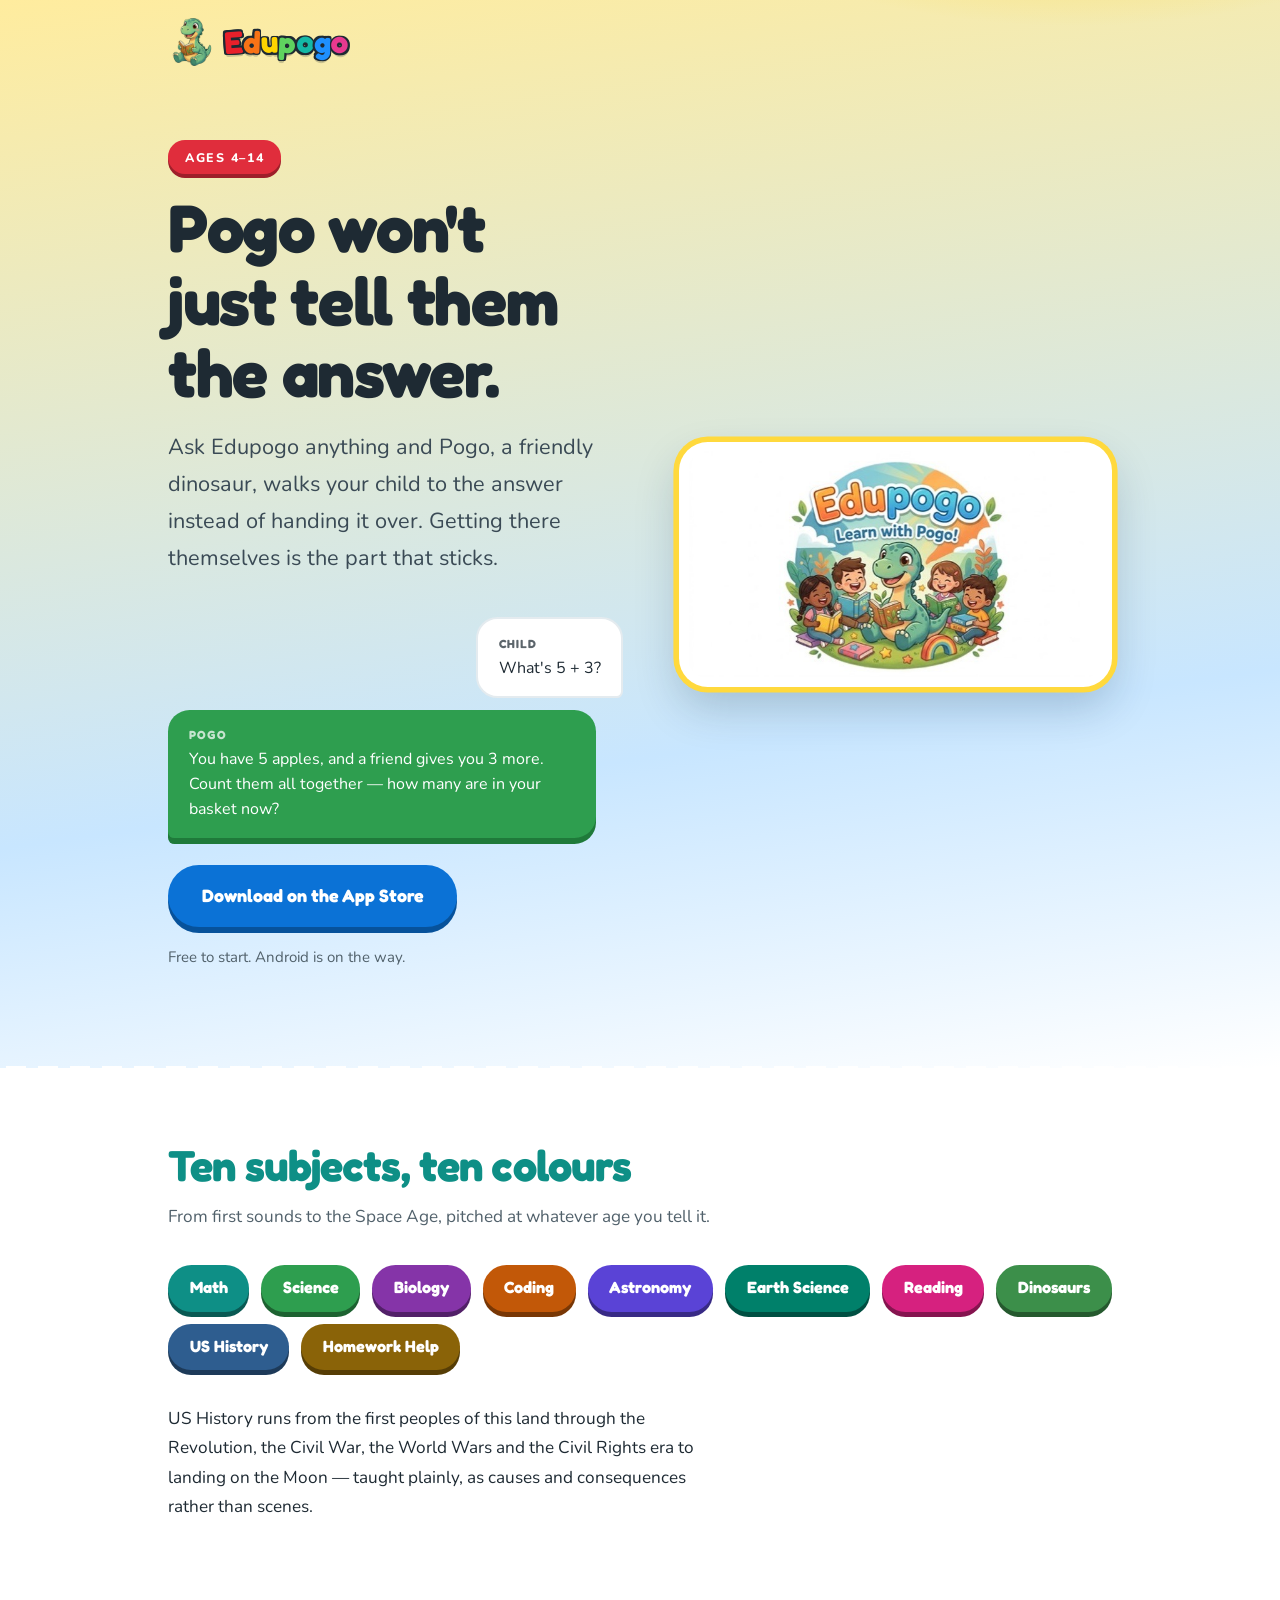
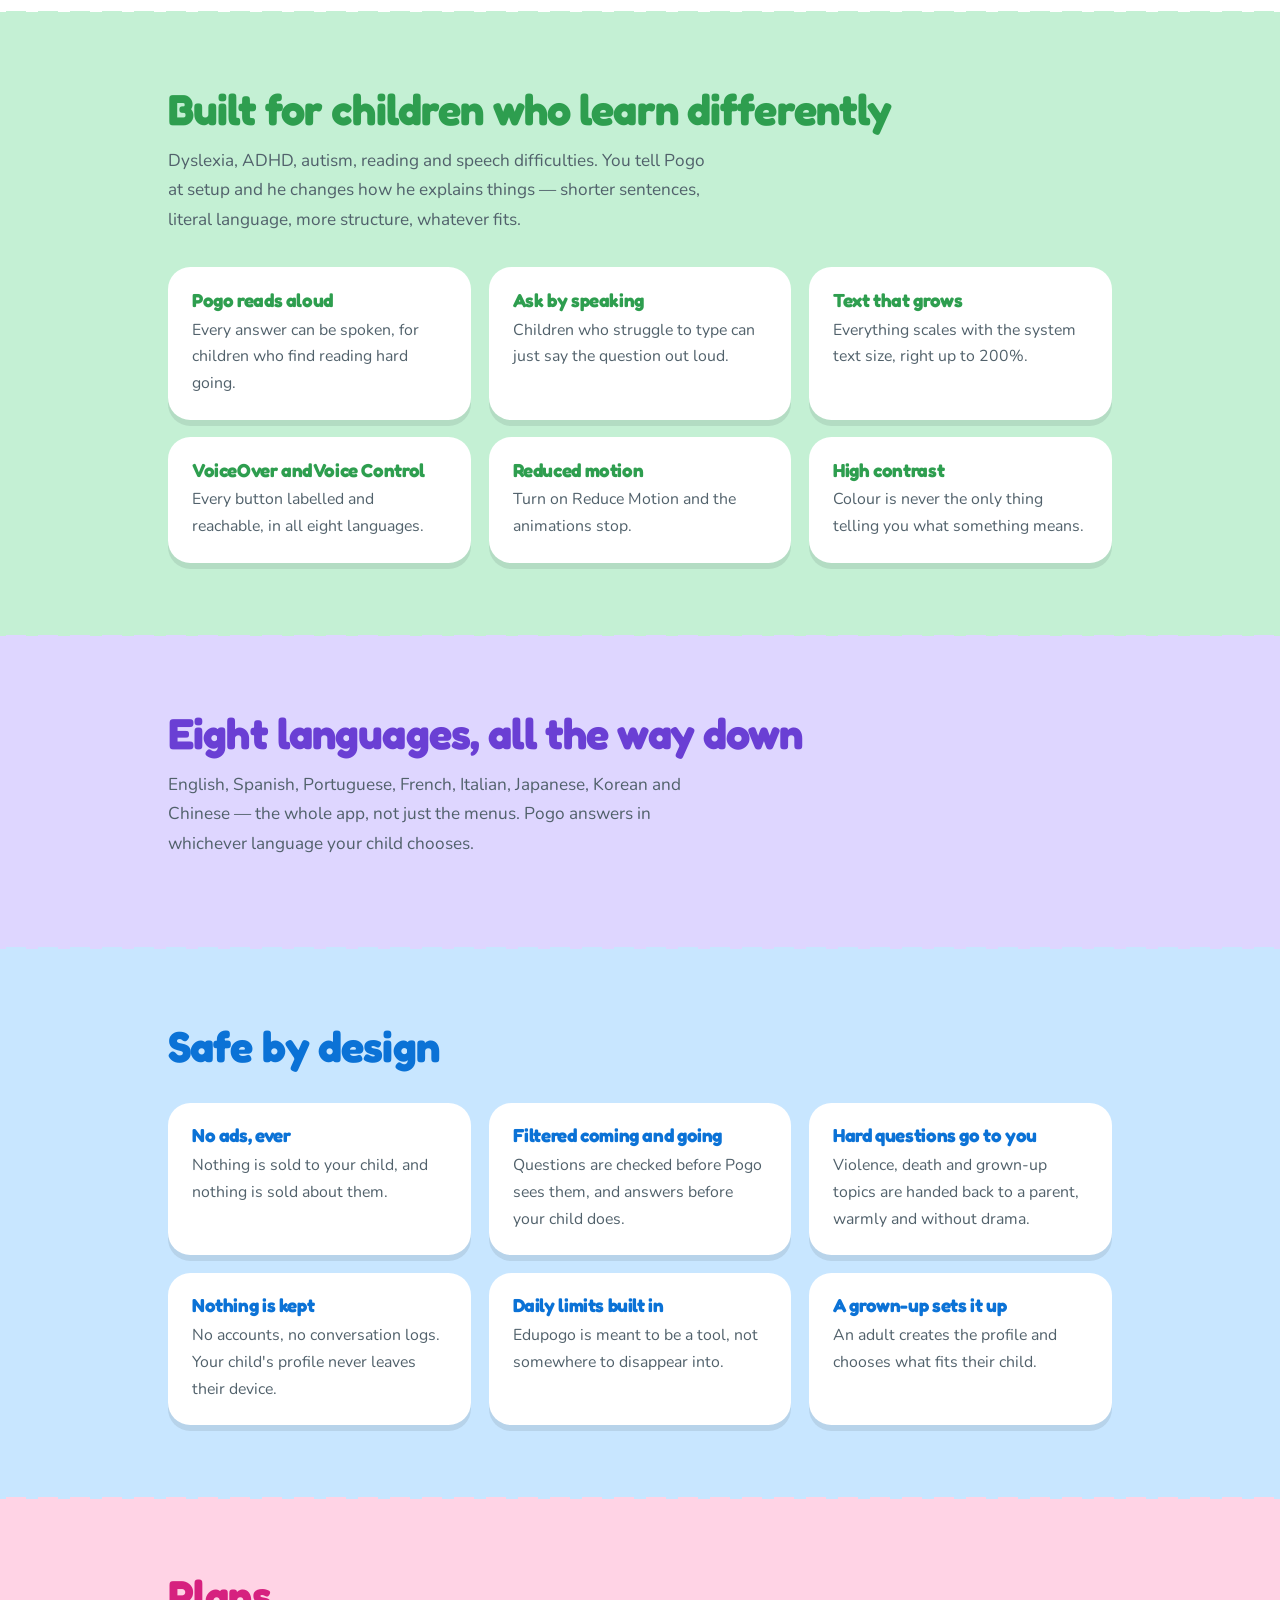
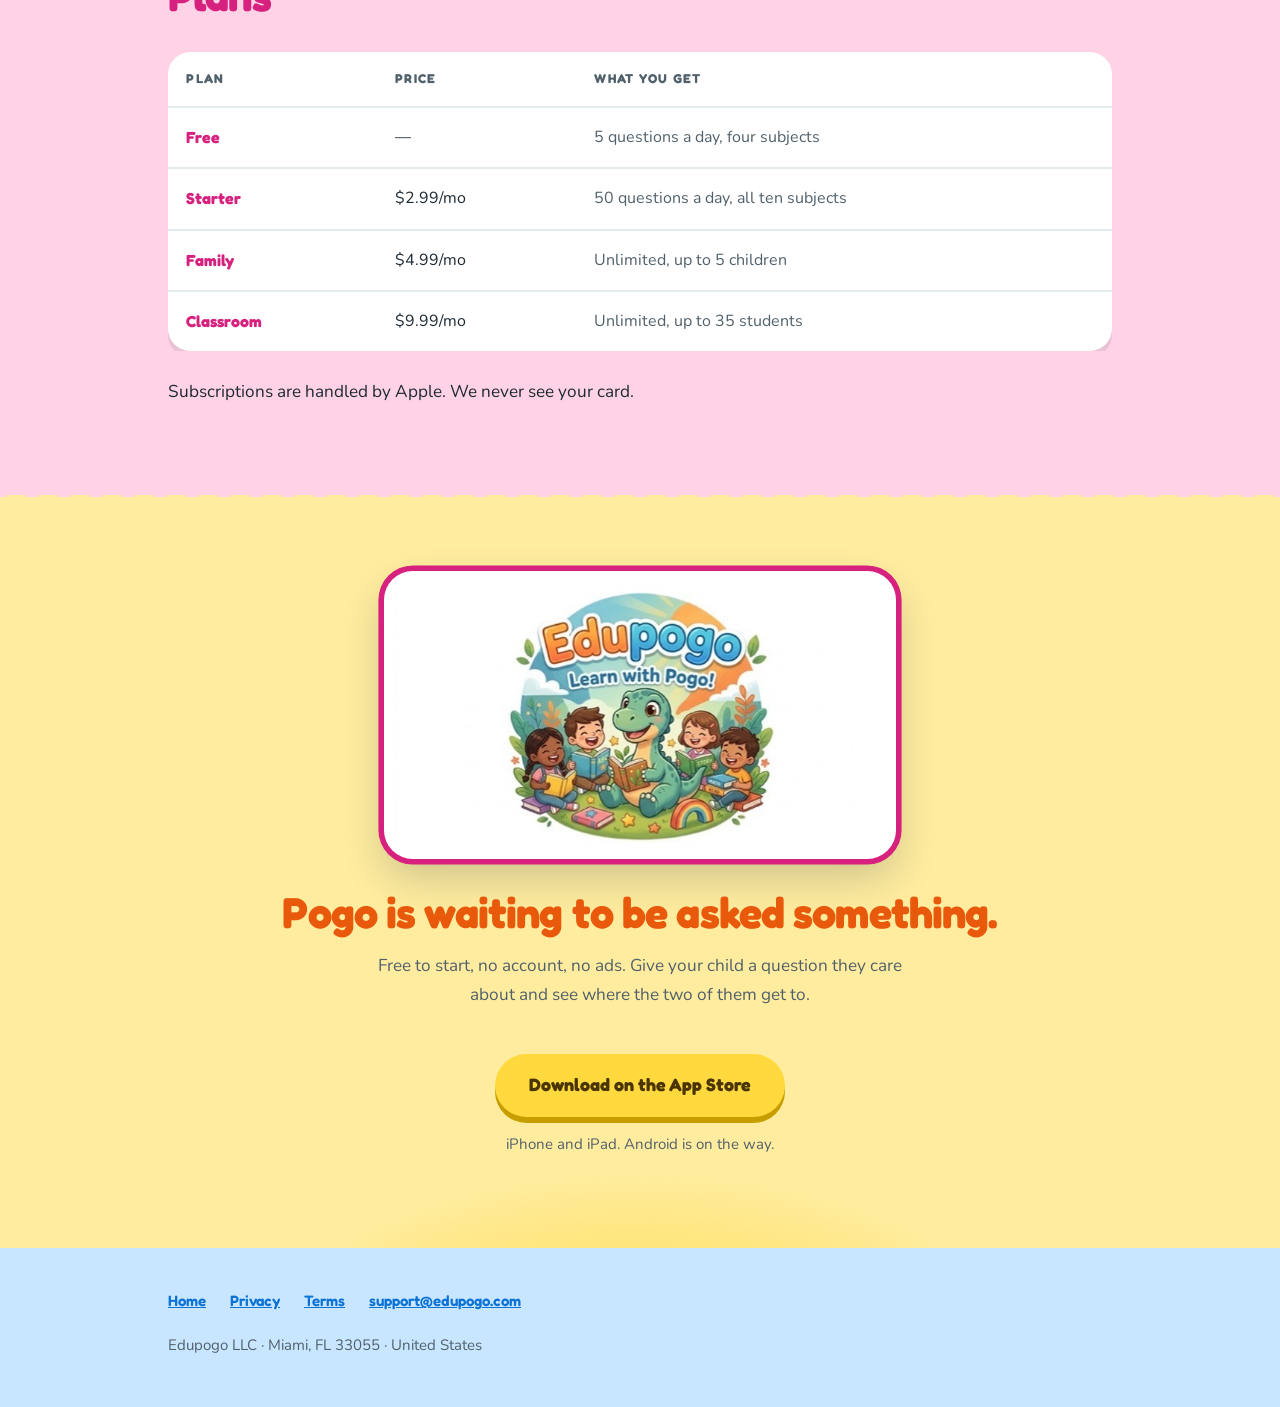
==== index.html @ 3a74eb20 "Add files via upload Edupogo.com" ====
<!doctype html>
<html lang="en">
<head>
<title>Edupogo — Learn with Pogo</title>
<meta name="description" content="A learning app for children aged 4 to 14. Pogo, a friendly dinosaur, explains how and why things work instead of handing over answers.">
<meta charset="utf-8">
<meta name="viewport" content="width=device-width, initial-scale=1, viewport-fit=cover">
<link rel="preconnect" href="https://fonts.googleapis.com">
<link rel="preconnect" href="https://fonts.gstatic.com" crossorigin>
<link rel="stylesheet" href="https://fonts.googleapis.com/css2?family=Fredoka:wght@400;500;600;700&family=Nunito:wght@400;600;700;800&display=swap">
<link rel="icon" href="[data-uri]" type="image/png">
<link rel="apple-touch-icon" href="[data-uri]">
<style>
/* Layout: bright colour blocks stacked down one column with scalloped
   joins, the way a toy aisle is signed — saturated grounds, chunky
   shapes, and type dark enough to stay readable on every one of them. */

:root {
  /* Toybox brights. Each is dark enough to carry white text. */
  --red:     #E02D3C;
  --orange:  #E8590C;
  --amber:   #C77800;
  --green:   #2E9E4F;
  --blue:    #0B72D6;
  --violet:  #6A3FD4;
  --magenta: #D6217F;
  --teal:    #0E8F86;

  /* Bands: the same hues, opened right up so dark text sits on them. */
  --band-sun:    #FFEC9E;
  --band-sky:    #C8E6FF;
  --band-mint:   #C4F0D4;
  --band-lilac:  #DED6FF;
  --band-peach:  #FFD9BC;
  --band-rose:   #FFD3E5;

  --sun:      #FFD93D;
  --outline:  #1E2A33;
  --charcoal: #1E2A33;
  --slate:    #51616B;
  --line:     #E4EBEF;
  --paper:    #FFFFFF;
  --card:     #FFFFFF;

  --s-math: #0E8F86;  --s-science: #2E9E4F;  --s-biology: #8534A8;
  --s-coding: #C25808; --s-astro: #5A43D6;   --s-earth: #00806A;
  --s-reading: #D6217F; --s-dino: #3C8F4A;   --s-history: #2E5D8F;
  --s-homework: #8A6308;

  --display: 'Fredoka', 'Trebuchet MS', sans-serif;
  --body: 'Nunito', -apple-system, BlinkMacSystemFont, 'Segoe UI', sans-serif;
  --gutter: clamp(1rem, 5vw, 2.5rem);
}

@media (prefers-color-scheme: dark) {
  :root {
    --red: #FF6B76; --orange: #FF8F4D; --amber: #F2B441; --green: #58D17C;
    --blue: #5FAEFF; --violet: #A98BFF; --magenta: #FF6FB1; --teal: #3FC9BE;

    --band-sun: #2F2A14; --band-sky: #13293D; --band-mint: #12301F;
    --band-lilac: #221C3A; --band-peach: #331F12; --band-rose: #331525;

    --outline: #06101A;
    --charcoal: #EEF3F6; --slate: #A9B6BD; --line: #2A3540;
    --paper: #0C141B; --card: #17222C;

    --s-math: #4FD9CE; --s-science: #6BE197; --s-biology: #CFA3E8;
    --s-coding: #FFA765; --s-astro: #AE9DFF; --s-earth: #45DCBB;
    --s-reading: #FF85BD; --s-dino: #8FE39C; --s-history: #85B6E8;
    --s-homework: #F5CD5A;
    color-scheme: dark;
  }
}

* { box-sizing: border-box; }

body {
  margin: 0;
  font-family: var(--body);
  font-size: 1.075rem;
  line-height: 1.7;
  color: var(--charcoal);
  background: var(--paper);
  -webkit-font-smoothing: antialiased;
}

h1, h2, h3 { font-family: var(--display); font-weight: 700; line-height: 1.08;
             text-wrap: balance; margin: 0; letter-spacing: -0.02em; }
h1 { font-size: clamp(2.4rem, 7.4vw, 4.2rem); }
h2 { font-size: clamp(1.8rem, 4.8vw, 2.7rem); color: var(--accent, var(--charcoal)); }
h3 { font-size: 1.18rem; }

p { margin: 0 0 1.1rem; }
a { color: var(--blue); }

.wrap { width: 100%; max-width: 64rem; margin: 0 auto; padding-inline: var(--gutter); }

/* ── Rainbow wordmark ── */

.brandbar { padding-block: 1.1rem; }
.brand { display: inline-flex; align-items: center; gap: 0.5rem;
         text-decoration: none; color: inherit; }
.brand img { width: 3rem; height: 3rem; object-fit: contain; display: block; flex: none; }

/* Each letter is outlined, the way the painted logo is. The outline is
   what lets a true yellow sit here at all — unoutlined yellow on white
   is unreadable, which is why it usually gets muddied into amber. */
.wordmark { font-family: var(--display); font-weight: 700; font-size: 1.95rem;
            letter-spacing: 0.01em; line-height: 1; }

.wordmark span {
  display: inline-block;
  text-shadow:
    -1.6px -1.6px 0 var(--outline), 1.6px -1.6px 0 var(--outline),
    -1.6px  1.6px 0 var(--outline), 1.6px  1.6px 0 var(--outline),
     0 -1.6px 0 var(--outline),      0 1.6px 0 var(--outline),
    -1.6px 0 0 var(--outline),       1.6px 0 0 var(--outline),
     0 3.5px 0 rgba(30, 42, 51, 0.22);
}

.wordmark span:nth-child(1) { color: #E8202A; transform: rotate(-4deg); }
.wordmark span:nth-child(2) { color: #F97316; transform: rotate(2deg); }
.wordmark span:nth-child(3) { color: #FFD400; transform: rotate(-2deg); }
.wordmark span:nth-child(4) { color: #5FD35F; transform: rotate(3deg); }
.wordmark span:nth-child(5) { color: #14B8A6; transform: rotate(-3deg); }
.wordmark span:nth-child(6) { color: #1E90FF; transform: rotate(2deg); }
.wordmark span:nth-child(7) { color: #E8398F; transform: rotate(-2deg); }

/* ── Bands, with a scalloped join like a row of bunting ── */

.band { padding-block: clamp(2.8rem, 6.5vw, 4.6rem); position: relative; }
.band.sun   { background: var(--band-sun);   --accent: var(--orange); }
.band.sky   { background: var(--band-sky);   --accent: var(--blue); }
.band.mint  { background: var(--band-mint);  --accent: var(--green); }
.band.lilac { background: var(--band-lilac); --accent: var(--violet); }
.band.peach { background: var(--band-peach); --accent: var(--orange); }
.band.rose  { background: var(--band-rose);  --accent: var(--magenta); }
.band.plain { background: var(--paper);      --accent: var(--teal); }

.scallop { position: relative; }
.scallop::after {
  content: ""; position: absolute; left: 0; right: 0; bottom: -0.9rem;
  height: 1rem; pointer-events: none;
  background: radial-gradient(circle at 50% 0, var(--scallop, var(--paper)) 0.62rem, transparent 0.64rem);
  background-size: 2rem 1rem; background-repeat: repeat-x;
}

.subhead { color: var(--slate); margin-top: 0.85rem; max-width: 34rem; }
.band > .wrap > h2 + p { max-width: 34rem; }

/* ── Hero ── */

.hero {
  background:
    radial-gradient(48rem 22rem at 84% -16%, var(--sun) 0%, transparent 56%),
    linear-gradient(172deg, var(--band-sun) 0%, var(--band-sky) 68%, var(--paper) 100%);
  padding-bottom: clamp(3rem, 8vw, 5rem);
}

.hero-grid { display: grid; gap: clamp(2rem, 5vw, 3.5rem); align-items: center;
             padding-top: clamp(1.5rem, 4vw, 3rem); }

@media (min-width: 54rem) {
  .hero-grid { grid-template-columns: minmax(0, 1fr) minmax(0, 0.95fr); }
}

.hero-copy { min-width: 0; }
.hero .lede { font-size: clamp(1.16rem, 2.4vw, 1.36rem); color: #3A4A55;
              max-width: 32rem; margin-top: 1.2rem; }

@media (prefers-color-scheme: dark) { .hero .lede { color: var(--slate); } }

.badge {
  display: inline-block; font-size: 0.78rem; font-weight: 800;
  letter-spacing: 0.14em; text-transform: uppercase;
  color: #fff; background: var(--red);
  border-radius: 999px; padding: 0.4rem 1.05rem; margin-bottom: 1.1rem;
  box-shadow: 0 4px 0 #9E1F2A;
}

@media (prefers-color-scheme: dark) { .badge { color: #2A0A0D; box-shadow: 0 4px 0 #8C3A40; } }

.art { margin: 0; display: grid; place-items: center; }

.art img {
  width: min(30rem, 100%); height: auto; display: block;
  background: #fff; border-radius: 1.8rem; padding: 0.6rem;
  box-shadow: 0 0 0 0.35rem var(--sun), 0 20px 44px rgba(16, 48, 77, 0.22);
  animation: settle 0.75s cubic-bezier(0.22, 1, 0.36, 1) both;
}

@keyframes settle { from { opacity: 0; transform: translateY(1rem) } to { opacity: 1; transform: none } }

/* ── Chunky buttons with a solid drop, like a pressed toy key ── */

.cta {
  display: inline-block; margin-top: 1.7rem;
  background: var(--blue); color: #fff;
  font-family: var(--display); font-weight: 700; font-size: 1.12rem;
  text-decoration: none; padding: 1rem 2.1rem; border-radius: 999px;
  box-shadow: 0 6px 0 #07529B;
  transition: transform 0.12s ease, box-shadow 0.12s ease;
}
.cta:hover  { transform: translateY(-2px); box-shadow: 0 8px 0 #07529B; }
.cta:active { transform: translateY(4px);  box-shadow: 0 2px 0 #07529B; }

.cta.sunny { background: var(--sun); color: #4A3500; box-shadow: 0 6px 0 #C79E00; }
.cta.sunny:hover  { box-shadow: 0 8px 0 #C79E00; }
.cta.sunny:active { box-shadow: 0 2px 0 #C79E00; }

.cta-note { font-size: 0.94rem; color: var(--slate); margin-top: 1.1rem; }

/* ── The exchange ── */

.exchange { margin-top: 2.5rem; max-width: 30rem; display: flex; flex-direction: column; gap: 0.75rem; }

.bubble { padding: 1rem 1.3rem; border-radius: 1.35rem; font-size: 1rem;
          line-height: 1.55; margin: 0; min-width: 0; }

.bubble.child { background: #fff; border: 2px solid var(--line);
                border-bottom-right-radius: 0.4rem; align-self: flex-end; max-width: 86%;
                color: var(--charcoal); }

.bubble.pogo { background: var(--green); color: #fff;
               border-bottom-left-radius: 0.4rem; max-width: 94%;
               box-shadow: 0 6px 0 #1F7A3A; }

@media (prefers-color-scheme: dark) {
  .bubble.child { background: var(--card); border-color: var(--line); }
  .bubble.pogo  { color: #06210F; box-shadow: 0 6px 0 #2C6E42; }
}

.bubble .who { display: block; font-family: var(--display); font-size: 0.74rem;
               font-weight: 700; letter-spacing: 0.1em; text-transform: uppercase;
               opacity: 0.72; margin-bottom: 0.15rem; }

/* ── Subject pills ── */

.subjects { list-style: none; padding: 0; margin: 2.1rem 0 0;
            display: flex; flex-wrap: wrap; gap: 0.75rem; }

.subjects li {
  font-family: var(--display); font-weight: 700; font-size: 1.02rem;
  color: #fff; background: var(--hue);
  border-radius: 999px; padding: 0.6rem 1.35rem;
  box-shadow: 0 5px 0 color-mix(in srgb, var(--hue) 62%, #000);
}

@media (prefers-color-scheme: dark) {
  .subjects li { color: #0C141B; box-shadow: 0 5px 0 color-mix(in srgb, var(--hue) 55%, #000); }
}

/* ── Cards ── */

.cards { list-style: none; padding: 0; margin: 2.1rem 0 0; display: grid; gap: 1.1rem;
         grid-template-columns: repeat(auto-fit, minmax(15.5rem, 1fr)); }

.cards li { min-width: 0; background: var(--card); border-radius: 1.4rem;
            padding: 1.4rem 1.5rem; box-shadow: 0 6px 0 rgba(30, 42, 51, 0.1); }

.cards h3 { margin-bottom: 0.4rem; color: var(--accent, var(--blue)); }
.cards p { color: var(--slate); margin: 0; font-size: 0.99rem; }

/* ── Plans ── */

.plans { width: 100%; border-collapse: collapse; margin-top: 2.1rem; font-size: 1rem;
         background: var(--card); border-radius: 1.4rem; overflow: hidden;
         box-shadow: 0 6px 0 rgba(30, 42, 51, 0.1); }

.plans th, .plans td { text-align: left; padding: 1rem 1.15rem; border-bottom: 2px solid var(--line); }
.plans tbody tr:last-child th, .plans tbody tr:last-child td { border-bottom: 0; }
.plans thead th { font-family: var(--display); font-size: 0.8rem; font-weight: 700;
                  letter-spacing: 0.1em; text-transform: uppercase; color: var(--slate); }
.plans tbody th { font-family: var(--display); font-weight: 700; white-space: nowrap;
                  color: var(--accent, var(--blue)); }
.plans td:last-child { color: var(--slate); }
.table-scroll { overflow-x: auto; }

/* ── Closing invitation ── */

.invite { text-align: center;
  background: radial-gradient(42rem 22rem at 50% 118%, var(--sun) 0%, transparent 60%), var(--band-sun);
  --accent: var(--orange);
}

.invite img { width: min(32rem, 100%); height: auto; display: block;
              margin: 0 auto 1.9rem; background: #fff; border-radius: 1.8rem;
              padding: 0.6rem; box-shadow: 0 0 0 0.35rem var(--magenta),
              0 18px 40px rgba(16, 48, 77, 0.22); }

.invite p { color: var(--slate); max-width: 30rem; margin-inline: auto; margin-top: 0.95rem; }

/* ── Document pages ── */

.doc { padding-block: 2.2rem 4rem; }
.doc .wrap { max-width: 44rem; }
.doc h1 { font-size: clamp(2.1rem, 5.2vw, 3rem); color: var(--blue); }
.doc h2 { margin-top: 2.7rem; font-size: 1.38rem; color: var(--violet); }
.doc h2:first-of-type { margin-top: 1.9rem; }
.doc ul { padding-left: 1.2rem; color: var(--slate); }
.doc li { margin-bottom: 0.5rem; }
.doc .updated { color: var(--slate); font-size: 0.92rem; }

.callout { background: var(--band-sky); border-left: 6px solid var(--blue);
           border-radius: 0 1.2rem 1.2rem 0; padding: 1.3rem 1.5rem; margin: 1.9rem 0; }
.callout p:last-child { margin-bottom: 0; }

/* ── Footer ── */

footer { background: var(--band-sky); padding-block: 2.5rem 3rem;
         font-size: 0.94rem; color: var(--slate); }
footer nav { display: flex; flex-wrap: wrap; gap: 0.5rem 1.5rem; margin-bottom: 1.2rem;
             font-family: var(--display); font-weight: 600; }
footer address { font-style: normal; }

:focus-visible { outline: 4px solid var(--magenta); outline-offset: 3px; }

@media (prefers-reduced-motion: reduce) {
  *, *::before, *::after { animation: none !important; transition: none !important; }
}
</style>
</head>
<body>

<header class="hero scallop" style="--scallop: var(--paper)">
  <div class="brandbar">
  <div class="wrap">
    <a class="brand" href="index.html">
      <img src="[data-uri]" alt="" width="512" height="512">
      <span class="wordmark"><span>E</span><span>d</span><span>u</span><span>p</span><span>o</span><span>g</span><span>o</span></span>
    </a>
  </div>
</div>
  <div class="wrap">
    <div class="hero-grid">
      <div class="hero-copy">
        <p class="badge">Ages 4–14</p>
        <h1>Pogo won't just tell them the answer.</h1>
        <p class="lede">
          Ask Edupogo anything and Pogo, a friendly dinosaur, walks your child
          to the answer instead of handing it over. Getting there themselves
          is the part that sticks.
        </p>

        <div class="exchange">
          <p class="bubble child"><span class="who">Child</span>What's 5 + 3?</p>
          <p class="bubble pogo"><span class="who">Pogo</span>You have 5 apples,
            and a friend gives you 3 more. Count them all together — how many
            are in your basket now?</p>
        </div>

        <a class="cta" href="https://apps.apple.com/app/edupogo-learn-with-pogo/id6770953993">Download on the App Store</a>
        <p class="cta-note">Free to start. Android is on the way.</p>
      </div>

      <figure class="art">
        <img src="[data-uri]" width="660" height="360"
             alt="Pogo reading picture books outdoors with four delighted children.">
      </figure>
    </div>
  </div>
</header>

<main>

<section class="band plain scallop" style="--scallop: var(--band-mint)">
  <div class="wrap">
    <h2>Ten subjects, ten colours</h2>
    <p class="subhead">From first sounds to the Space Age, pitched at whatever age you tell it.</p>
    <ul class="subjects">
      <li style="--hue: var(--s-math)">Math</li>
      <li style="--hue: var(--s-science)">Science</li>
      <li style="--hue: var(--s-biology)">Biology</li>
      <li style="--hue: var(--s-coding)">Coding</li>
      <li style="--hue: var(--s-astro)">Astronomy</li>
      <li style="--hue: var(--s-earth)">Earth Science</li>
      <li style="--hue: var(--s-reading)">Reading</li>
      <li style="--hue: var(--s-dino)">Dinosaurs</li>
      <li style="--hue: var(--s-history)">US History</li>
      <li style="--hue: var(--s-homework)">Homework Help</li>
    </ul>
    <p style="margin-top:2.1rem; max-width:34rem">
      US History runs from the first peoples of this land through the Revolution,
      the Civil War, the World Wars and the Civil Rights era to landing on the
      Moon — taught plainly, as causes and consequences rather than scenes.
    </p>
  </div>
</section>

<section class="band mint scallop" style="--scallop: var(--band-lilac)">
  <div class="wrap">
    <h2>Built for children who learn differently</h2>
    <p class="subhead">
      Dyslexia, ADHD, autism, reading and speech difficulties. You tell Pogo at
      setup and he changes how he explains things — shorter sentences, literal
      language, more structure, whatever fits.
    </p>
    <ul class="cards">
      <li><h3>Pogo reads aloud</h3><p>Every answer can be spoken, for children who find reading hard going.</p></li>
      <li><h3>Ask by speaking</h3><p>Children who struggle to type can just say the question out loud.</p></li>
      <li><h3>Text that grows</h3><p>Everything scales with the system text size, right up to 200%.</p></li>
      <li><h3>VoiceOver and Voice Control</h3><p>Every button labelled and reachable, in all eight languages.</p></li>
      <li><h3>Reduced motion</h3><p>Turn on Reduce Motion and the animations stop.</p></li>
      <li><h3>High contrast</h3><p>Colour is never the only thing telling you what something means.</p></li>
    </ul>
  </div>
</section>

<section class="band lilac scallop" style="--scallop: var(--band-sky)">
  <div class="wrap">
    <h2>Eight languages, all the way down</h2>
    <p class="subhead">
      English, Spanish, Portuguese, French, Italian, Japanese, Korean and
      Chinese — the whole app, not just the menus. Pogo answers in whichever
      language your child chooses.
    </p>
  </div>
</section>

<section class="band sky scallop" style="--scallop: var(--band-rose)">
  <div class="wrap">
    <h2>Safe by design</h2>
    <ul class="cards">
      <li><h3>No ads, ever</h3><p>Nothing is sold to your child, and nothing is sold about them.</p></li>
      <li><h3>Filtered coming and going</h3><p>Questions are checked before Pogo sees them, and answers before your child does.</p></li>
      <li><h3>Hard questions go to you</h3><p>Violence, death and grown-up topics are handed back to a parent, warmly and without drama.</p></li>
      <li><h3>Nothing is kept</h3><p>No accounts, no conversation logs. Your child's profile never leaves their device.</p></li>
      <li><h3>Daily limits built in</h3><p>Edupogo is meant to be a tool, not somewhere to disappear into.</p></li>
      <li><h3>A grown-up sets it up</h3><p>An adult creates the profile and chooses what fits their child.</p></li>
    </ul>
  </div>
</section>

<section class="band rose scallop" style="--scallop: var(--band-sun)">
  <div class="wrap">
    <h2>Plans</h2>
    <div class="table-scroll">
      <table class="plans">
        <thead><tr><th scope="col">Plan</th><th scope="col">Price</th><th scope="col">What you get</th></tr></thead>
        <tbody>
          <tr><th scope="row">Free</th><td>—</td><td>5 questions a day, four subjects</td></tr>
          <tr><th scope="row">Starter</th><td>$2.99/mo</td><td>50 questions a day, all ten subjects</td></tr>
          <tr><th scope="row">Family</th><td>$4.99/mo</td><td>Unlimited, up to 5 children</td></tr>
          <tr><th scope="row">Classroom</th><td>$9.99/mo</td><td>Unlimited, up to 35 students</td></tr>
        </tbody>
      </table>
    </div>
    <p style="margin-top:1.6rem">Subscriptions are handled by Apple. We never see your card.</p>
  </div>
</section>

<section class="band invite">
  <div class="wrap">
    <img src="[data-uri]" width="660" height="360"
         alt="Pogo reading picture books outdoors with four delighted children.">
    <h2>Pogo is waiting to be asked something.</h2>
    <p>Free to start, no account, no ads. Give your child a question they care
       about and see where the two of them get to.</p>
    <a class="cta sunny" href="https://apps.apple.com/app/edupogo-learn-with-pogo/id6770953993">Download on the App Store</a>
    <p class="cta-note">iPhone and iPad. Android is on the way.</p>
  </div>
</section>

</main>

<footer>
  <div class="wrap">
    <nav>
      <a href="index.html">Home</a>
      <a href="privacy.html">Privacy</a>
      <a href="terms.html">Terms</a>
      <a href="mailto:support@edupogo.com">support@edupogo.com</a>
    </nav>
    <address>Edupogo LLC · Miami, FL 33055 · United States</address>
  </div>
</footer>
</body>
</html>
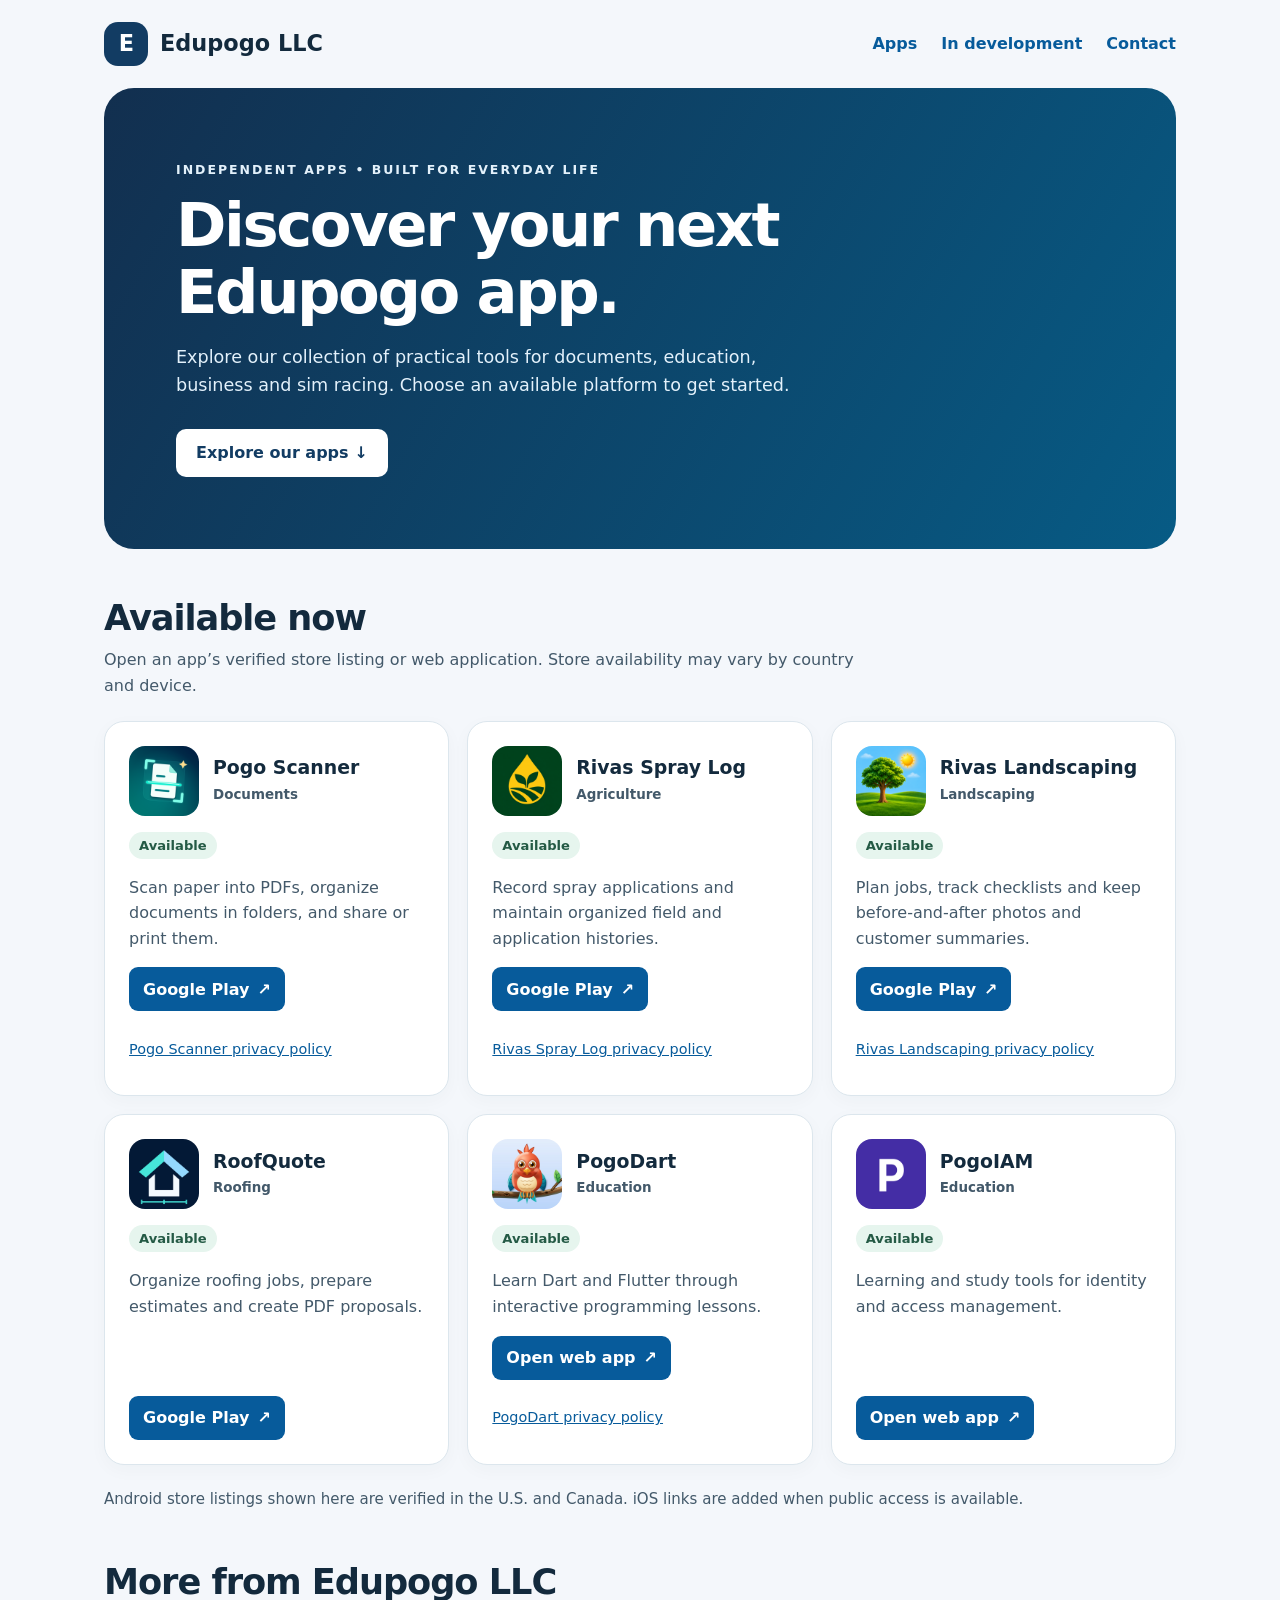
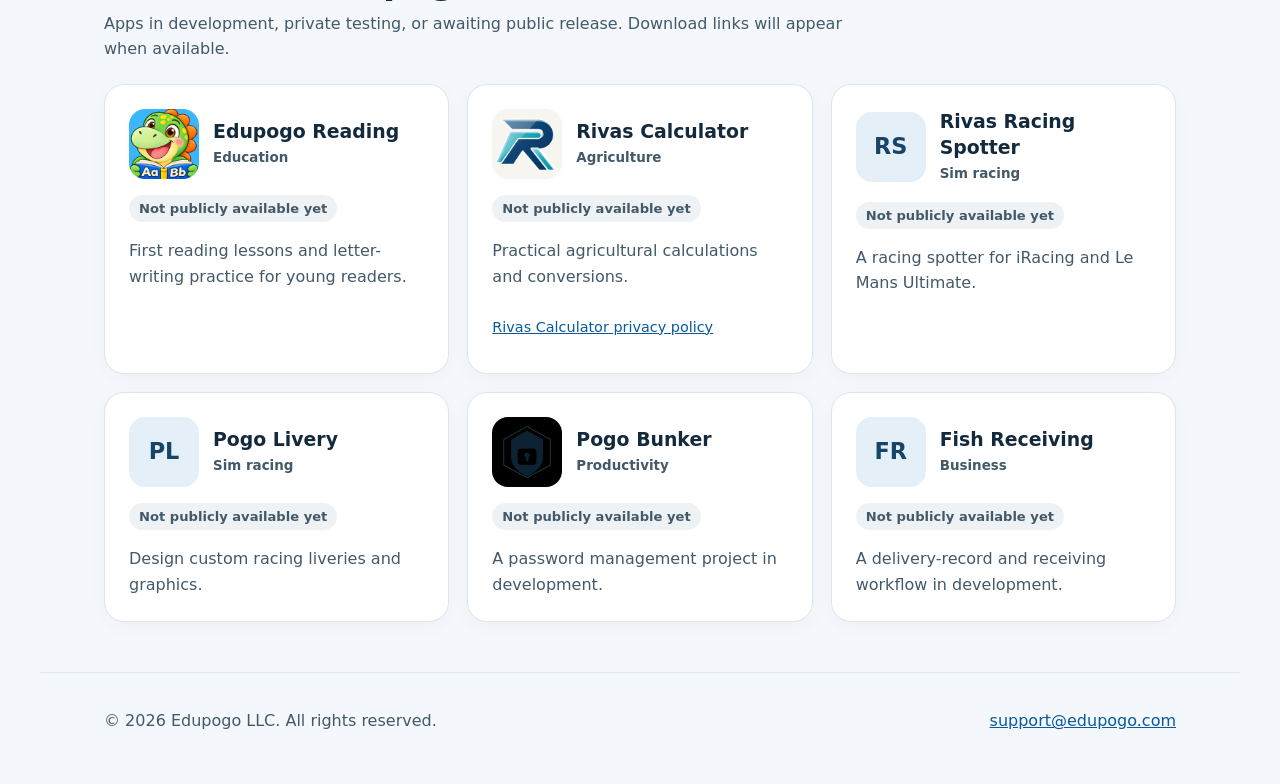
==== commit 01301bde: "Publish reviewed Edupogo product directory" ====
--- a/index.html
+++ b/index.html
@@ -1,478 +1,58 @@
 <!doctype html>
 <html lang="en">
 <head>
-<title>Edupogo — Learn with Pogo</title>
-<meta name="description" content="A learning app for children aged 4 to 14. Pogo, a friendly dinosaur, explains how and why things work instead of handing over answers.">
 <meta charset="utf-8">
-<meta name="viewport" content="width=device-width, initial-scale=1, viewport-fit=cover">
-<link rel="preconnect" href="https://fonts.googleapis.com">
-<link rel="preconnect" href="https://fonts.gstatic.com" crossorigin>
-<link rel="stylesheet" href="https://fonts.googleapis.com/css2?family=Fredoka:wght@400;500;600;700&family=Nunito:wght@400;600;700;800&display=swap">
-<link rel="icon" href="[data-uri]" type="image/png">
-<link rel="apple-touch-icon" href="[data-uri]">
-<style>
-/* Layout: bright colour blocks stacked down one column with scalloped
-   joins, the way a toy aisle is signed — saturated grounds, chunky
-   shapes, and type dark enough to stay readable on every one of them. */
-
-:root {
-  /* Toybox brights. Each is dark enough to carry white text. */
-  --red:     #E02D3C;
-  --orange:  #E8590C;
-  --amber:   #C77800;
-  --green:   #2E9E4F;
-  --blue:    #0B72D6;
-  --violet:  #6A3FD4;
-  --magenta: #D6217F;
-  --teal:    #0E8F86;
-
-  /* Bands: the same hues, opened right up so dark text sits on them. */
-  --band-sun:    #FFEC9E;
-  --band-sky:    #C8E6FF;
-  --band-mint:   #C4F0D4;
-  --band-lilac:  #DED6FF;
-  --band-peach:  #FFD9BC;
-  --band-rose:   #FFD3E5;
-
-  --sun:      #FFD93D;
-  --outline:  #1E2A33;
-  --charcoal: #1E2A33;
-  --slate:    #51616B;
-  --line:     #E4EBEF;
-  --paper:    #FFFFFF;
-  --card:     #FFFFFF;
-
-  --s-math: #0E8F86;  --s-science: #2E9E4F;  --s-biology: #8534A8;
-  --s-coding: #C25808; --s-astro: #5A43D6;   --s-earth: #00806A;
-  --s-reading: #D6217F; --s-dino: #3C8F4A;   --s-history: #2E5D8F;
-  --s-homework: #8A6308;
-
-  --display: 'Fredoka', 'Trebuchet MS', sans-serif;
-  --body: 'Nunito', -apple-system, BlinkMacSystemFont, 'Segoe UI', sans-serif;
-  --gutter: clamp(1rem, 5vw, 2.5rem);
-}
-
-@media (prefers-color-scheme: dark) {
-  :root {
-    --red: #FF6B76; --orange: #FF8F4D; --amber: #F2B441; --green: #58D17C;
-    --blue: #5FAEFF; --violet: #A98BFF; --magenta: #FF6FB1; --teal: #3FC9BE;
-
-    --band-sun: #2F2A14; --band-sky: #13293D; --band-mint: #12301F;
-    --band-lilac: #221C3A; --band-peach: #331F12; --band-rose: #331525;
-
-    --outline: #06101A;
-    --charcoal: #EEF3F6; --slate: #A9B6BD; --line: #2A3540;
-    --paper: #0C141B; --card: #17222C;
-
-    --s-math: #4FD9CE; --s-science: #6BE197; --s-biology: #CFA3E8;
-    --s-coding: #FFA765; --s-astro: #AE9DFF; --s-earth: #45DCBB;
-    --s-reading: #FF85BD; --s-dino: #8FE39C; --s-history: #85B6E8;
-    --s-homework: #F5CD5A;
-    color-scheme: dark;
-  }
-}
-
-* { box-sizing: border-box; }
-
-body {
-  margin: 0;
-  font-family: var(--body);
-  font-size: 1.075rem;
-  line-height: 1.7;
-  color: var(--charcoal);
-  background: var(--paper);
-  -webkit-font-smoothing: antialiased;
-}
-
-h1, h2, h3 { font-family: var(--display); font-weight: 700; line-height: 1.08;
-             text-wrap: balance; margin: 0; letter-spacing: -0.02em; }
-h1 { font-size: clamp(2.4rem, 7.4vw, 4.2rem); }
-h2 { font-size: clamp(1.8rem, 4.8vw, 2.7rem); color: var(--accent, var(--charcoal)); }
-h3 { font-size: 1.18rem; }
-
-p { margin: 0 0 1.1rem; }
-a { color: var(--blue); }
-
-.wrap { width: 100%; max-width: 64rem; margin: 0 auto; padding-inline: var(--gutter); }
-
-/* ── Rainbow wordmark ── */
-
-.brandbar { padding-block: 1.1rem; }
-.brand { display: inline-flex; align-items: center; gap: 0.5rem;
-         text-decoration: none; color: inherit; }
-.brand img { width: 3rem; height: 3rem; object-fit: contain; display: block; flex: none; }
-
-/* Each letter is outlined, the way the painted logo is. The outline is
-   what lets a true yellow sit here at all — unoutlined yellow on white
-   is unreadable, which is why it usually gets muddied into amber. */
-.wordmark { font-family: var(--display); font-weight: 700; font-size: 1.95rem;
-            letter-spacing: 0.01em; line-height: 1; }
-
-.wordmark span {
-  display: inline-block;
-  text-shadow:
-    -1.6px -1.6px 0 var(--outline), 1.6px -1.6px 0 var(--outline),
-    -1.6px  1.6px 0 var(--outline), 1.6px  1.6px 0 var(--outline),
-     0 -1.6px 0 var(--outline),      0 1.6px 0 var(--outline),
-    -1.6px 0 0 var(--outline),       1.6px 0 0 var(--outline),
-     0 3.5px 0 rgba(30, 42, 51, 0.22);
-}
-
-.wordmark span:nth-child(1) { color: #E8202A; transform: rotate(-4deg); }
-.wordmark span:nth-child(2) { color: #F97316; transform: rotate(2deg); }
-.wordmark span:nth-child(3) { color: #FFD400; transform: rotate(-2deg); }
-.wordmark span:nth-child(4) { color: #5FD35F; transform: rotate(3deg); }
-.wordmark span:nth-child(5) { color: #14B8A6; transform: rotate(-3deg); }
-.wordmark span:nth-child(6) { color: #1E90FF; transform: rotate(2deg); }
-.wordmark span:nth-child(7) { color: #E8398F; transform: rotate(-2deg); }
-
-/* ── Bands, with a scalloped join like a row of bunting ── */
-
-.band { padding-block: clamp(2.8rem, 6.5vw, 4.6rem); position: relative; }
-.band.sun   { background: var(--band-sun);   --accent: var(--orange); }
-.band.sky   { background: var(--band-sky);   --accent: var(--blue); }
-.band.mint  { background: var(--band-mint);  --accent: var(--green); }
-.band.lilac { background: var(--band-lilac); --accent: var(--violet); }
-.band.peach { background: var(--band-peach); --accent: var(--orange); }
-.band.rose  { background: var(--band-rose);  --accent: var(--magenta); }
-.band.plain { background: var(--paper);      --accent: var(--teal); }
-
-.scallop { position: relative; }
-.scallop::after {
-  content: ""; position: absolute; left: 0; right: 0; bottom: -0.9rem;
-  height: 1rem; pointer-events: none;
-  background: radial-gradient(circle at 50% 0, var(--scallop, var(--paper)) 0.62rem, transparent 0.64rem);
-  background-size: 2rem 1rem; background-repeat: repeat-x;
-}
-
-.subhead { color: var(--slate); margin-top: 0.85rem; max-width: 34rem; }
-.band > .wrap > h2 + p { max-width: 34rem; }
-
-/* ── Hero ── */
-
-.hero {
-  background:
-    radial-gradient(48rem 22rem at 84% -16%, var(--sun) 0%, transparent 56%),
-    linear-gradient(172deg, var(--band-sun) 0%, var(--band-sky) 68%, var(--paper) 100%);
-  padding-bottom: clamp(3rem, 8vw, 5rem);
-}
-
-.hero-grid { display: grid; gap: clamp(2rem, 5vw, 3.5rem); align-items: center;
-             padding-top: clamp(1.5rem, 4vw, 3rem); }
-
-@media (min-width: 54rem) {
-  .hero-grid { grid-template-columns: minmax(0, 1fr) minmax(0, 0.95fr); }
-}
-
-.hero-copy { min-width: 0; }
-.hero .lede { font-size: clamp(1.16rem, 2.4vw, 1.36rem); color: #3A4A55;
-              max-width: 32rem; margin-top: 1.2rem; }
-
-@media (prefers-color-scheme: dark) { .hero .lede { color: var(--slate); } }
-
-.badge {
-  display: inline-block; font-size: 0.78rem; font-weight: 800;
-  letter-spacing: 0.14em; text-transform: uppercase;
-  color: #fff; background: var(--red);
-  border-radius: 999px; padding: 0.4rem 1.05rem; margin-bottom: 1.1rem;
-  box-shadow: 0 4px 0 #9E1F2A;
-}
-
-@media (prefers-color-scheme: dark) { .badge { color: #2A0A0D; box-shadow: 0 4px 0 #8C3A40; } }
-
-.art { margin: 0; display: grid; place-items: center; }
-
-.art img {
-  width: min(30rem, 100%); height: auto; display: block;
-  background: #fff; border-radius: 1.8rem; padding: 0.6rem;
-  box-shadow: 0 0 0 0.35rem var(--sun), 0 20px 44px rgba(16, 48, 77, 0.22);
-  animation: settle 0.75s cubic-bezier(0.22, 1, 0.36, 1) both;
-}
-
-@keyframes settle { from { opacity: 0; transform: translateY(1rem) } to { opacity: 1; transform: none } }
-
-/* ── Chunky buttons with a solid drop, like a pressed toy key ── */
-
-.cta {
-  display: inline-block; margin-top: 1.7rem;
-  background: var(--blue); color: #fff;
-  font-family: var(--display); font-weight: 700; font-size: 1.12rem;
-  text-decoration: none; padding: 1rem 2.1rem; border-radius: 999px;
-  box-shadow: 0 6px 0 #07529B;
-  transition: transform 0.12s ease, box-shadow 0.12s ease;
-}
-.cta:hover  { transform: translateY(-2px); box-shadow: 0 8px 0 #07529B; }
-.cta:active { transform: translateY(4px);  box-shadow: 0 2px 0 #07529B; }
-
-.cta.sunny { background: var(--sun); color: #4A3500; box-shadow: 0 6px 0 #C79E00; }
-.cta.sunny:hover  { box-shadow: 0 8px 0 #C79E00; }
-.cta.sunny:active { box-shadow: 0 2px 0 #C79E00; }
-
-.cta-note { font-size: 0.94rem; color: var(--slate); margin-top: 1.1rem; }
-
-/* ── The exchange ── */
-
-.exchange { margin-top: 2.5rem; max-width: 30rem; display: flex; flex-direction: column; gap: 0.75rem; }
-
-.bubble { padding: 1rem 1.3rem; border-radius: 1.35rem; font-size: 1rem;
-          line-height: 1.55; margin: 0; min-width: 0; }
-
-.bubble.child { background: #fff; border: 2px solid var(--line);
-                border-bottom-right-radius: 0.4rem; align-self: flex-end; max-width: 86%;
-                color: var(--charcoal); }
-
-.bubble.pogo { background: var(--green); color: #fff;
-               border-bottom-left-radius: 0.4rem; max-width: 94%;
-               box-shadow: 0 6px 0 #1F7A3A; }
-
-@media (prefers-color-scheme: dark) {
-  .bubble.child { background: var(--card); border-color: var(--line); }
-  .bubble.pogo  { color: #06210F; box-shadow: 0 6px 0 #2C6E42; }
-}
-
-.bubble .who { display: block; font-family: var(--display); font-size: 0.74rem;
-               font-weight: 700; letter-spacing: 0.1em; text-transform: uppercase;
-               opacity: 0.72; margin-bottom: 0.15rem; }
-
-/* ── Subject pills ── */
-
-.subjects { list-style: none; padding: 0; margin: 2.1rem 0 0;
-            display: flex; flex-wrap: wrap; gap: 0.75rem; }
-
-.subjects li {
-  font-family: var(--display); font-weight: 700; font-size: 1.02rem;
-  color: #fff; background: var(--hue);
-  border-radius: 999px; padding: 0.6rem 1.35rem;
-  box-shadow: 0 5px 0 color-mix(in srgb, var(--hue) 62%, #000);
-}
-
-@media (prefers-color-scheme: dark) {
-  .subjects li { color: #0C141B; box-shadow: 0 5px 0 color-mix(in srgb, var(--hue) 55%, #000); }
-}
-
-/* ── Cards ── */
-
-.cards { list-style: none; padding: 0; margin: 2.1rem 0 0; display: grid; gap: 1.1rem;
-         grid-template-columns: repeat(auto-fit, minmax(15.5rem, 1fr)); }
-
-.cards li { min-width: 0; background: var(--card); border-radius: 1.4rem;
-            padding: 1.4rem 1.5rem; box-shadow: 0 6px 0 rgba(30, 42, 51, 0.1); }
-
-.cards h3 { margin-bottom: 0.4rem; color: var(--accent, var(--blue)); }
-.cards p { color: var(--slate); margin: 0; font-size: 0.99rem; }
-
-/* ── Plans ── */
-
-.plans { width: 100%; border-collapse: collapse; margin-top: 2.1rem; font-size: 1rem;
-         background: var(--card); border-radius: 1.4rem; overflow: hidden;
-         box-shadow: 0 6px 0 rgba(30, 42, 51, 0.1); }
-
-.plans th, .plans td { text-align: left; padding: 1rem 1.15rem; border-bottom: 2px solid var(--line); }
-.plans tbody tr:last-child th, .plans tbody tr:last-child td { border-bottom: 0; }
-.plans thead th { font-family: var(--display); font-size: 0.8rem; font-weight: 700;
-                  letter-spacing: 0.1em; text-transform: uppercase; color: var(--slate); }
-.plans tbody th { font-family: var(--display); font-weight: 700; white-space: nowrap;
-                  color: var(--accent, var(--blue)); }
-.plans td:last-child { color: var(--slate); }
-.table-scroll { overflow-x: auto; }
-
-/* ── Closing invitation ── */
-
-.invite { text-align: center;
-  background: radial-gradient(42rem 22rem at 50% 118%, var(--sun) 0%, transparent 60%), var(--band-sun);
-  --accent: var(--orange);
-}
-
-.invite img { width: min(32rem, 100%); height: auto; display: block;
-              margin: 0 auto 1.9rem; background: #fff; border-radius: 1.8rem;
-              padding: 0.6rem; box-shadow: 0 0 0 0.35rem var(--magenta),
-              0 18px 40px rgba(16, 48, 77, 0.22); }
-
-.invite p { color: var(--slate); max-width: 30rem; margin-inline: auto; margin-top: 0.95rem; }
-
-/* ── Document pages ── */
-
-.doc { padding-block: 2.2rem 4rem; }
-.doc .wrap { max-width: 44rem; }
-.doc h1 { font-size: clamp(2.1rem, 5.2vw, 3rem); color: var(--blue); }
-.doc h2 { margin-top: 2.7rem; font-size: 1.38rem; color: var(--violet); }
-.doc h2:first-of-type { margin-top: 1.9rem; }
-.doc ul { padding-left: 1.2rem; color: var(--slate); }
-.doc li { margin-bottom: 0.5rem; }
-.doc .updated { color: var(--slate); font-size: 0.92rem; }
-
-.callout { background: var(--band-sky); border-left: 6px solid var(--blue);
-           border-radius: 0 1.2rem 1.2rem 0; padding: 1.3rem 1.5rem; margin: 1.9rem 0; }
-.callout p:last-child { margin-bottom: 0; }
-
-/* ── Footer ── */
-
-footer { background: var(--band-sky); padding-block: 2.5rem 3rem;
-         font-size: 0.94rem; color: var(--slate); }
-footer nav { display: flex; flex-wrap: wrap; gap: 0.5rem 1.5rem; margin-bottom: 1.2rem;
-             font-family: var(--display); font-weight: 600; }
-footer address { font-style: normal; }
-
-:focus-visible { outline: 4px solid var(--magenta); outline-offset: 3px; }
-
-@media (prefers-reduced-motion: reduce) {
-  *, *::before, *::after { animation: none !important; transition: none !important; }
-}
-</style>
+<meta name="viewport" content="width=device-width, initial-scale=1">
+<meta name="description" content="Explore independent apps from Edupogo LLC for learning, everyday documents, business and sim racing.">
+<title>Edupogo LLC — Apps & learning tools</title>
+<link rel="stylesheet" href="directory.css">
 </head>
 <body>
+<a class="skip" href="#main">Skip to content</a>
 
-<header class="hero scallop" style="--scallop: var(--paper)">
-  <div class="brandbar">
-  <div class="wrap">
-    <a class="brand" href="index.html">
-      <img src="[data-uri]